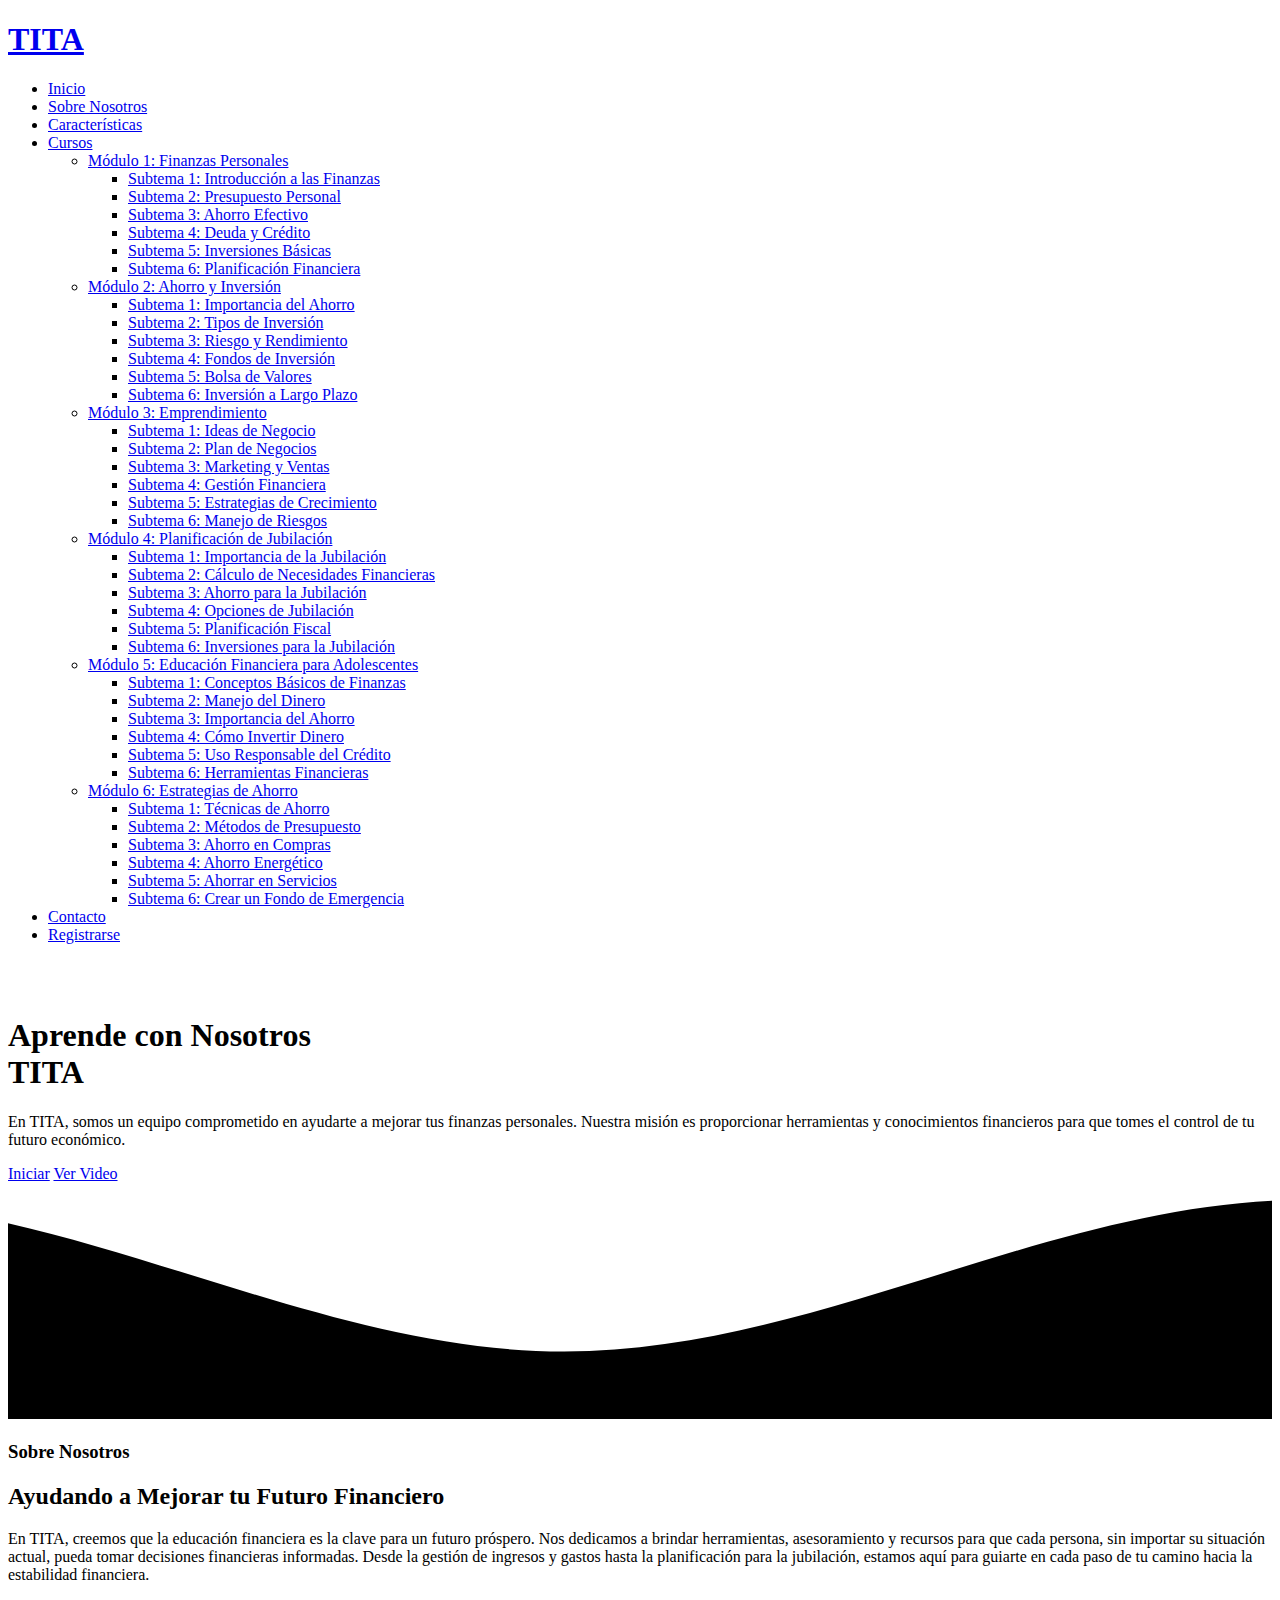
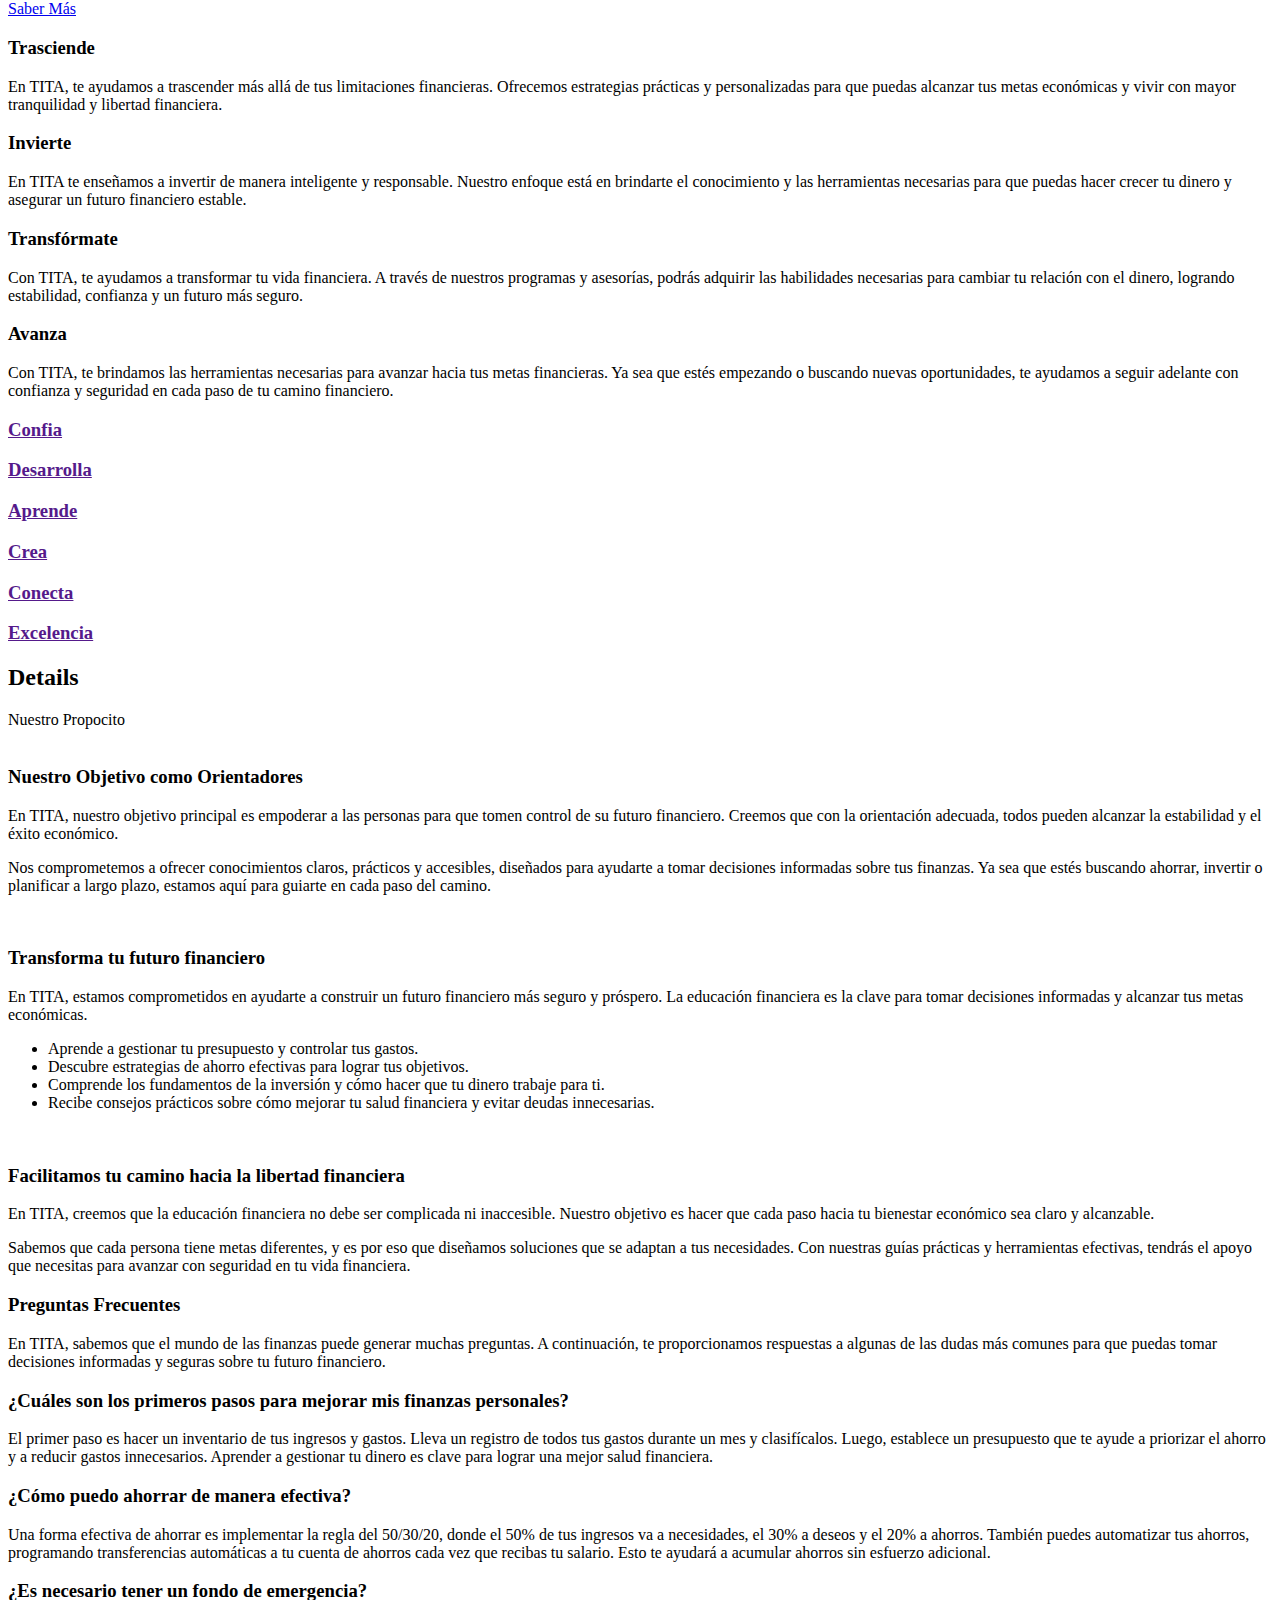
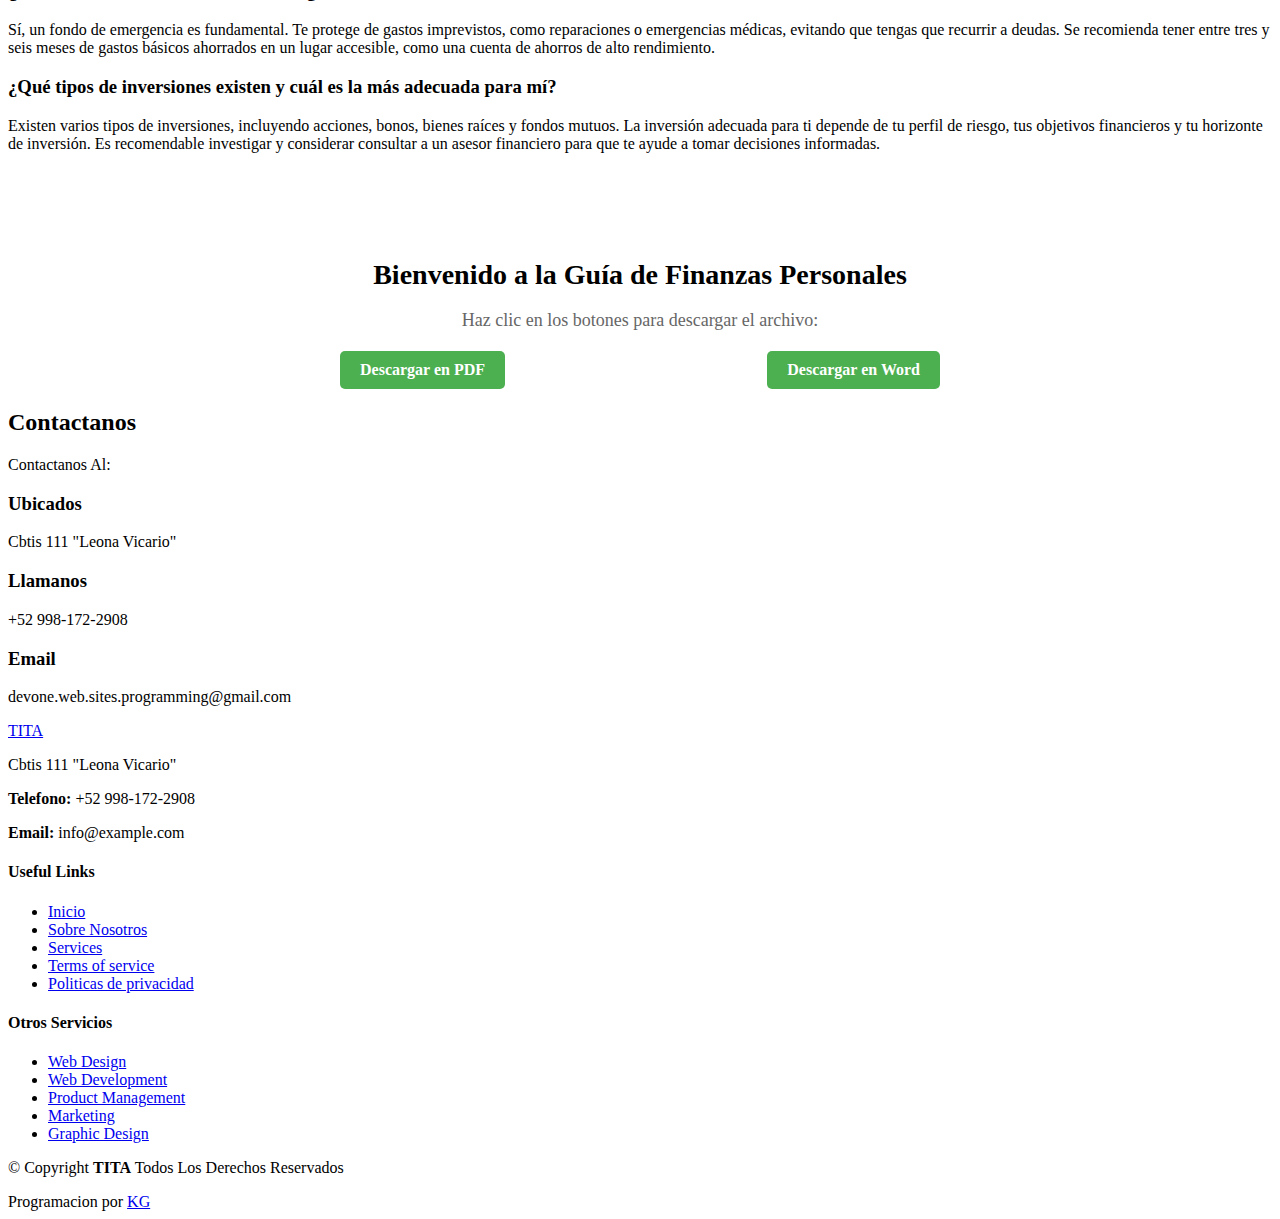
==== index.html @ c73569e2 "Add files via upload" ====
<!DOCTYPE html>
<html lang="en">

<head>
  <meta charset="utf-8">
  <meta content="width=device-width, initial-scale=1.0" name="viewport">
  <title>TITA</title>
  <meta name="description" content="">
  <meta name="keywords" content="">

  <!-- Favicons -->
  <link href="assets/img/logo.jpg" rel="icon">
  <link href="assets/img/logo.jpg" rel="icon">

  <!-- Fonts -->
  <link href="https://fonts.googleapis.com" rel="preconnect">
  <link href="https://fonts.gstatic.com" rel="preconnect" crossorigin>
  <link href="https://fonts.googleapis.com/css2?family=Roboto:ital,wght@0,100;0,300;0,400;0,500;0,700;0,900;1,100;1,300;1,400;1,500;1,700;1,900&family=Poppins:ital,wght@0,100;0,200;0,300;0,400;0,500;0,600;0,700;0,800;0,900;1,100;1,200;1,300;1,400;1,500;1,600;1,700;1,800;1,900&family=Raleway:ital,wght@0,100;0,200;0,300;0,400;0,500;0,600;0,700;0,800;0,900;1,100;1,200;1,300;1,400;1,500;1,600;1,700;1,800;1,900&display=swap" rel="stylesheet">

  <!-- Vendor CSS Files -->
  <link href="assets/vendor/bootstrap/css/bootstrap.min.css" rel="stylesheet">
  <link href="assets/vendor/bootstrap-icons/bootstrap-icons.css" rel="stylesheet">
  <link href="assets/vendor/aos/aos.css" rel="stylesheet">
  <link href="assets/vendor/glightbox/css/glightbox.min.css" rel="stylesheet">
  <link href="assets/vendor/swiper/swiper-bundle.min.css" rel="stylesheet">

  <!-- Main CSS File -->
  <link href="assets/css/main.css" rel="stylesheet">

  <!-- =======================================================
  * Template Name: Bootslander
  * Template URL: https://bootstrapmade.com/bootslander-free-bootstrap-landing-page-template/
  * Updated: Aug 07 2024 with Bootstrap v5.3.3
  * Author: BootstrapMade.com
  * License: https://bootstrapmade.com/license/
  ======================================================== -->
</head>

<body class="index-page">

  <header id="header" class="header d-flex align-items-center fixed-top">
    <div class="container-fluid container-xl position-relative d-flex align-items-center justify-content-between">

      <a href="index.html" class="logo d-flex align-items-center">
        
        <h1 class="sitename">TITA</h1>
      </a>

      <nav id="navmenu" class="navmenu">
        <ul>
            <li><a href="#hero" class="active">Inicio</a></li>
            <li><a href="#about">Sobre Nosotros</a></li>
            <li><a href="#features">Características</a></li>
            
            <li class="dropdown">
              <a href="#"><span>Cursos</span> <i class="bi bi-chevron-down toggle-dropdown"></i></a>
              <ul>
                  <li class="dropdown">
                      <a href="modulo1.html"><span>Módulo 1: Finanzas Personales</span></a>
                      <ul>
                          <li><a href="modulo1.html#subtema1">Subtema 1: Introducción a las Finanzas</a></li>
                          <li><a href="modulo1.html#subtema2">Subtema 2: Presupuesto Personal</a></li>
                          <li><a href="modulo1.html#subtema3">Subtema 3: Ahorro Efectivo</a></li>
                          <li><a href="modulo1.html#subtema4">Subtema 4: Deuda y Crédito</a></li>
                          <li><a href="modulo1.html#subtema5">Subtema 5: Inversiones Básicas</a></li>
                          <li><a href="modulo1.html#subtema6">Subtema 6: Planificación Financiera</a></li>
                      </ul>
                  </li>
                  <li class="dropdown">
                      <a href="modulo2.html"><span>Módulo 2: Ahorro y Inversión</span></a>
                      <ul>
                          <li><a href="modulo2.html#subtema1">Subtema 1: Importancia del Ahorro</a></li>
                          <li><a href="modulo2.html#subtema2">Subtema 2: Tipos de Inversión</a></li>
                          <li><a href="modulo2.html#subtema3">Subtema 3: Riesgo y Rendimiento</a></li>
                          <li><a href="modulo2.html#subtema4">Subtema 4: Fondos de Inversión</a></li>
                          <li><a href="modulo2.html#subtema5">Subtema 5: Bolsa de Valores</a></li>
                          <li><a href="modulo2.html#subtema6">Subtema 6: Inversión a Largo Plazo</a></li>
                      </ul>
                  </li>
                  <li class="dropdown">
                      <a href="modulo3.html"><span>Módulo 3: Emprendimiento</span></a>
                      <ul>
                          <li><a href="modulo3.html#subtema1">Subtema 1: Ideas de Negocio</a></li>
                          <li><a href="modulo3.html#subtema2">Subtema 2: Plan de Negocios</a></li>
                          <li><a href="modulo3.html#subtema3">Subtema 3: Marketing y Ventas</a></li>
                          <li><a href="modulo3.html#subtema4">Subtema 4: Gestión Financiera</a></li>
                          <li><a href="modulo3.html#subtema5">Subtema 5: Estrategias de Crecimiento</a></li>
                          <li><a href="modulo3.html#subtema6">Subtema 6: Manejo de Riesgos</a></li>
                      </ul>
                  </li>
                  <li class="dropdown">
                      <a href="modulo4.html"><span>Módulo 4: Planificación de Jubilación</span></a>
                      <ul>
                          <li><a href="modulo4.html#subtema1">Subtema 1: Importancia de la Jubilación</a></li>
                          <li><a href="modulo4.html#subtema2">Subtema 2: Cálculo de Necesidades Financieras</a></li>
                          <li><a href="modulo4.html#subtema3">Subtema 3: Ahorro para la Jubilación</a></li>
                          <li><a href="modulo4.html#subtema4">Subtema 4: Opciones de Jubilación</a></li>
                          <li><a href="modulo4.html#subtema5">Subtema 5: Planificación Fiscal</a></li>
                          <li><a href="modulo4.html#subtema6">Subtema 6: Inversiones para la Jubilación</a></li>
                      </ul>
                  </li>
                  <li class="dropdown">
                      <a href="modulo5.html"><span>Módulo 5: Educación Financiera para Adolescentes</span></a>
                      <ul>
                          <li><a href="modulo5.html#subtema1">Subtema 1: Conceptos Básicos de Finanzas</a></li>
                          <li><a href="modulo5.html#subtema2">Subtema 2: Manejo del Dinero</a></li>
                          <li><a href="modulo5.html#subtema3">Subtema 3: Importancia del Ahorro</a></li>
                          <li><a href="modulo5.html#subtema4">Subtema 4: Cómo Invertir Dinero</a></li>
                          <li><a href="modulo5.html#subtema5">Subtema 5: Uso Responsable del Crédito</a></li>
                          <li><a href="modulo5.html#subtema6">Subtema 6: Herramientas Financieras</a></li>
                      </ul>
                  </li>
                  <li class="dropdown">
                      <a href="modulo6.html"><span>Módulo 6: Estrategias de Ahorro</span></a>
                      <ul>
                          <li><a href="modulo6.html#subtema1">Subtema 1: Técnicas de Ahorro</a></li>
                          <li><a href="modulo6.html#subtema2">Subtema 2: Métodos de Presupuesto</a></li>
                          <li><a href="modulo6.html#subtema3">Subtema 3: Ahorro en Compras</a></li>
                          <li><a href="modulo6.html#subtema4">Subtema 4: Ahorro Energético</a></li>
                          <li><a href="modulo6.html#subtema5">Subtema 5: Ahorrar en Servicios</a></li>
                          <li><a href="modulo6.html#subtema6">Subtema 6: Crear un Fondo de Emergencia</a></li>
                      </ul>
                  </li>
              </ul>
          </li>
          
            <li><a href="#contact">Contacto</a></li>
            <li><a href="login-sing-up.html">Registrarse</a></li>
        </ul>
        <i class="mobile-nav-toggle d-xl-none bi bi-list"></i>
    </nav>
    
    

    </div>
  </header>

  <main class="main">

    <!-- Hero Section -->
    <section id="hero" class="hero section dark-background">
      <img src="assets/img/hero-bg-2.jpg" alt="" class="hero-bg">

      <div class="container">
        <div class="row gy-4 justify-content-between">
          <div class="col-lg-4 order-lg-last hero-img" data-aos="zoom-out" data-aos-delay="100">
            <img src="assets/img/hero-img.png" class="img-fluid animated" alt="">
          </div>

          <div class="col-lg-6 d-flex flex-column justify-content-center" data-aos="fade-in">
            <h1>Aprende con Nosotros <br><span>TITA</span></h1>
            <p>En TITA, somos un equipo comprometido en ayudarte a mejorar tus finanzas personales. Nuestra misión es proporcionar herramientas y conocimientos financieros para que tomes el control de tu futuro económico.</p>
            <div class="d-flex">
                <a href="formulario.html" class="btn-get-started">Iniciar</a>
                <a href="https://youtu.be/OXa7maKuY0Q" class="glightbox btn-watch-video d-flex align-items-center"><i class="bi bi-play-circle"></i><span>Ver Video</span></a>
                
              </div>
        </div>
        

        </div>
      </div>

      <svg class="hero-waves" xmlns="http://www.w3.org/2000/svg" xmlns:xlink="http://www.w3.org/1999/xlink" viewBox="0 24 150 28 " preserveAspectRatio="none">
        <defs>
          <path id="wave-path" d="M-160 44c30 0 58-18 88-18s 58 18 88 18 58-18 88-18 58 18 88 18 v44h-352z"></path>
        </defs>
        <g class="wave1">
          <use xlink:href="#wave-path" x="50" y="3"></use>
        </g>
        <g class="wave2">
          <use xlink:href="#wave-path" x="50" y="0"></use>
        </g>
        <g class="wave3">
          <use xlink:href="#wave-path" x="50" y="9"></use>
        </g>
      </svg>

    </section><!-- /Hero Section -->

    <!-- About Section -->
    <section id="about" class="about section">

      <div class="container" data-aos="fade-up" data-aos-delay="100">
        <div class="row align-items-xl-center gy-5">

          <div class="col-xl-5 content">
            <h3>Sobre Nosotros</h3>
            <h2>Ayudando a Mejorar tu Futuro Financiero</h2>
            <p>En TITA, creemos que la educación financiera es la clave para un futuro próspero. Nos dedicamos a brindar herramientas, asesoramiento y recursos para que cada persona, sin importar su situación actual, pueda tomar decisiones financieras informadas. Desde la gestión de ingresos y gastos hasta la planificación para la jubilación, estamos aquí para guiarte en cada paso de tu camino hacia la estabilidad financiera.</p>
            <a href="#" class="read-more"><span>Saber Más</span><i class="bi bi-arrow-right"></i></a>
        </div>
        

          <div class="col-xl-7">
            <div class="row gy-4 icon-boxes">

              <div class="col-md-6" data-aos="fade-up" data-aos-delay="200">
                <div class="icon-box">
                    <i class="bi bi-buildings"></i>
                    <h3>Trasciende</h3>
                    <p>En TITA, te ayudamos a trascender más allá de tus limitaciones financieras. Ofrecemos estrategias prácticas y personalizadas para que puedas alcanzar tus metas económicas y vivir con mayor tranquilidad y libertad financiera.</p>
                </div>
            </div> <!-- End Icon Box -->
            

            <div class="col-md-6" data-aos="fade-up" data-aos-delay="300">
              <div class="icon-box">
                  <i class="bi bi-clipboard-pulse"></i>
                  <h3>Invierte</h3>
                  <p>En TITA te enseñamos a invertir de manera inteligente y responsable. Nuestro enfoque está en brindarte el conocimiento y las herramientas necesarias para que puedas hacer crecer tu dinero y asegurar un futuro financiero estable.</p>
              </div>
          </div> <!-- End Icon Box -->
          

          <div class="col-md-6" data-aos="fade-up" data-aos-delay="400">
            <div class="icon-box">
                <i class="bi bi-command"></i>
                <h3>Transfórmate</h3>
                <p>Con TITA, te ayudamos a transformar tu vida financiera. A través de nuestros programas y asesorías, podrás adquirir las habilidades necesarias para cambiar tu relación con el dinero, logrando estabilidad, confianza y un futuro más seguro.</p>
            </div>
        </div> <!-- End Icon Box -->
        

        <div class="col-md-6" data-aos="fade-up" data-aos-delay="500">
          <div class="icon-box">
              <i class="bi bi-graph-up-arrow"></i>
              <h3>Avanza</h3>
              <p>Con TITA, te brindamos las herramientas necesarias para avanzar hacia tus metas financieras. Ya sea que estés empezando o buscando nuevas oportunidades, te ayudamos a seguir adelante con confianza y seguridad en cada paso de tu camino financiero.</p>
          </div>
      </div> <!-- End Icon Box -->
      

            </div>
          </div>

        </div>
      </div>

    </section><!-- /About Section -->

    <!-- Features Section -->
    <section id="features" class="features section">

      <div class="container">

        <div class="row gy-4">

          <div class="col-lg-3 col-md-4" data-aos="fade-up" data-aos-delay="100">
            <div class="features-item">
              <i class="bi bi-eye" style="color: #ffbb2c;"></i>
              <h3><a href="" class="stretched-link">Confia</a></h3>
            </div>
          </div><!-- End Feature Item -->

          <div class="col-lg-3 col-md-4" data-aos="fade-up" data-aos-delay="200">
            <div class="features-item">
              <i class="bi bi-infinity" style="color: #5578ff;"></i>
              <h3><a href="" class="stretched-link">Desarrolla</a></h3>
            </div>
          </div><!-- End Feature Item -->

          <div class="col-lg-3 col-md-4" data-aos="fade-up" data-aos-delay="300">
            <div class="features-item">
              <i class="bi bi-mortarboard" style="color: #e80368;"></i>
              <h3><a href="" class="stretched-link">Aprende</a></h3>
            </div>
          </div><!-- End Feature Item -->

          <div class="col-lg-3 col-md-4" data-aos="fade-up" data-aos-delay="400">
            <div class="features-item">
              <i class="bi bi-nut" style="color: #e361ff;"></i>
              <h3><a href="" class="stretched-link">Crea</a></h3>
            </div>
          </div><!-- End Feature Item -->

          <div class="col-lg-3 col-md-4" data-aos="fade-up" data-aos-delay="500">
            <div class="features-item">
              <i class="bi bi-shuffle" style="color: #47aeff;"></i>
              <h3><a href="" class="stretched-link">Conecta</a></h3>
            </div>
          </div><!-- End Feature Item -->

          <div class="col-lg-3 col-md-4" data-aos="fade-up" data-aos-delay="600">
            <div class="features-item">
              <i class="bi bi-star" style="color: #ffa76e;"></i>
              <h3><a href="" class="stretched-link">Excelencia</a></h3>
            </div>
          </div><!-- End Feature Item -->

        </div>

      </div>

    </section><!-- /Features Section -->

 
    
    <style>
    .box {
      display: flex;
      flex-direction: column;   /* Aseguramos que el texto esté en columna */
      justify-content: flex-start; /* Alineamos el contenido al inicio */
      align-items: center;      /* Centra el texto horizontalmente */
      width: 250px;             /* Ajustamos el ancho para más espacio */
      height: 350px;            /* Aumentamos la altura para más espacio */
      background-color: #f0f0f0; /* Fondo gris claro */
      border: 2px solid #ccc;   /* Borde gris claro */
      box-shadow: 0 4px 6px rgba(0, 0, 0, 0.1); /* Sombra para dar efecto de "cajón" */
      border-radius: 8px;       /* Bordes redondeados */
      padding: 20px;            /* Espaciado interno */
      text-align: center;       /* Alineamos el texto al centro */
      overflow: hidden;         /* Evita que el contenido se desborde del cajón */
      box-sizing: border-box;   /* Asegura que el padding se incluya en el tamaño del cajón */
    }
    
    .box h2 {
      margin: 0;
      font-size: 22px;          /* Aumentamos el tamaño del título */
      font-weight: bold;
      color: #333;              /* Color oscuro para los títulos */
      margin-bottom: 10px;      /* Espacio debajo del título */
    }
    
    .box p {
      margin: 0;
      font-size: 14px;          /* Tamaño de fuente más pequeño para el texto */
      color: #666;              /* Color gris para el texto */
      line-height: 1.6;         /* Espaciado entre líneas para mejorar la legibilidad */
    }
    
    .ad {
      display: flex;
      flex-direction: row;      /* Alineación horizontal de los cajones */
      justify-content: center;  /* Centra los cajones en el eje horizontal */
      align-items: flex-start;  /* Alinea los cajones en la parte superior */
      gap: 20px;                /* Espacio entre los cajones */
      padding: 20px;            /* Espaciado alrededor de los cajones */
    }
    </style>
    
    
    
    

    <!-- Details Section -->
    <section id="details" class="details section">

      <!-- Section Title -->
      <div class="container section-title" data-aos="fade-up">
        <h2>Details</h2>
        <div><span>Nuestro</span> <span class="description-title">Propocito</span></div>
      </div><!-- End Section Title -->

      <div class="container">

        <div class="row gy-4 align-items-center features-item">
          <div class="col-md-5 order-1 order-md-2 d-flex align-items-center" data-aos="zoom-out" data-aos-delay="200">
            <img src="assets/img/details-2.png" class="img-fluid" alt="">
          </div>
          <div class="col-md-7 order-2 order-md-1" data-aos="fade-up" data-aos-delay="200">
            <h3>Nuestro Objetivo como Orientadores</h3>
            <p class="fst-italic">
                En TITA, nuestro objetivo principal es empoderar a las personas para que tomen control de su futuro financiero. Creemos que con la orientación adecuada, todos pueden alcanzar la estabilidad y el éxito económico.
            </p>
            <p>
                Nos comprometemos a ofrecer conocimientos claros, prácticos y accesibles, diseñados para ayudarte a tomar decisiones informadas sobre tus finanzas. Ya sea que estés buscando ahorrar, invertir o planificar a largo plazo, estamos aquí para guiarte en cada paso del camino.
            </p>
        </div>
        
        </div><!-- Features Item -->


        <div class="row gy-4 align-items-center features-item">
          <div class="col-md-5 d-flex align-items-center" data-aos="zoom-out" data-aos-delay="100">
            <img src="assets/img/details-1.png" class="img-fluid" alt="">
          </div>
          <div class="col-md-7" data-aos="fade-up" data-aos-delay="100">
            <h3>Transforma tu futuro financiero</h3>
            <p class="fst-italic">
                En TITA, estamos comprometidos en ayudarte a construir un futuro financiero más seguro y próspero. La educación financiera es la clave para tomar decisiones informadas y alcanzar tus metas económicas.
            </p>
            <ul>
                <li><i class="bi bi-check"></i><span> Aprende a gestionar tu presupuesto y controlar tus gastos.</span></li>
                <li><i class="bi bi-check"></i><span> Descubre estrategias de ahorro efectivas para lograr tus objetivos.</span></li>
                <li><i class="bi bi-check"></i><span> Comprende los fundamentos de la inversión y cómo hacer que tu dinero trabaje para ti.</span></li>
                <li><i class="bi bi-check"></i><span> Recibe consejos prácticos sobre cómo mejorar tu salud financiera y evitar deudas innecesarias.</span></li>
            </ul>
        </div>
        
        </div><!-- Features Item -->

      
        <div class="row gy-4 align-items-center features-item">
          <div class="col-md-5 order-1 order-md-2 d-flex align-items-center" data-aos="zoom-out">
            <img src="assets/img/details-4.png" class="img-fluid" alt="">
          </div>
          <div class="col-md-7 order-2 order-md-1" data-aos="fade-up">
            <h3>Facilitamos tu camino hacia la libertad financiera</h3>
            <p class="fst-italic">
                En TITA, creemos que la educación financiera no debe ser complicada ni inaccesible. Nuestro objetivo es hacer que cada paso hacia tu bienestar económico sea claro y alcanzable.
            </p>
            <p>
                Sabemos que cada persona tiene metas diferentes, y es por eso que diseñamos soluciones que se adaptan a tus necesidades. Con nuestras guías prácticas y herramientas efectivas, tendrás el apoyo que necesitas para avanzar con seguridad en tu vida financiera.
            </p>
        </div>
        
        </div><!-- Features Item -->
<!-- Features Item -->


      </div>

    </section><!-- /Details Section -->

        </div>

      </div>

    </section><!-- /Gallery Section -->


<style>
.etf-section {
  display: flex;
  flex-wrap: wrap;        /* Permite que los cajones se ajusten en pantallas más pequeñas */
  justify-content: center; /* Centra los cajones en el eje horizontal */
  gap: 20px;              /* Espacio entre los cajones */
  margin: 40px 0;
}

.box {
  display: flex;
  flex-direction: column;
  justify-content: flex-start;
  align-items: flex-start; /* Alineamos el texto al inicio */
  width: 300px;            /* Ancho fijo de los cajones */
  background-color: #f9f9f9;
  border: 1px solid #ddd;
  border-radius: 8px;
  padding: 20px;
  box-shadow: 0 4px 6px rgba(0, 0, 0, 0.1);
  box-sizing: border-box;  /* Asegura que el padding no afecte el tamaño del cajón */
}

.box h2 {
  font-size: 20px;
  color: #333;
  margin-bottom: 10px;
}

.box p {
  font-size: 16px;
  color: #555;
  line-height: 1.6;
}

.box ul {
  list-style-type: disc;
  padding-left: 20px;
}

.box ul li {
  font-size: 16px;
  color: #555;
  margin: 5px 0;
}

@media (max-width: 768px) {
  .box {
    width: 100%; /* En pantallas pequeñas, los cajones ocuparán todo el ancho disponible */
  }
  .etf-section {
    margin: 20px;
  }
}
</style>

    <!-- Faq Section -->
    <section id="faq" class="faq section light-background">

      <div class="container-fluid">

        <div class="row gy-4">

          <div class="col-lg-7 d-flex flex-column justify-content-center order-2 order-lg-1">

            <div class="content px-xl-5" data-aos="fade-up" data-aos-delay="100">
              <h3><span>Preguntas </span><strong>Frecuentes</strong></h3>
              <p>
                  En TITA, sabemos que el mundo de las finanzas puede generar muchas preguntas. A continuación, te proporcionamos respuestas a algunas de las dudas más comunes para que puedas tomar decisiones informadas y seguras sobre tu futuro financiero.
              </p>
          </div>
          

            <div class="faq-container px-xl-5" data-aos="fade-up" data-aos-delay="200">

              <div class="faq-item">
                <i class="faq-icon bi bi-question-circle"></i>
                <h3>¿Cuáles son los primeros pasos para mejorar mis finanzas personales?</h3>
                <div class="faq-content">
                    <p>El primer paso es hacer un inventario de tus ingresos y gastos. Lleva un registro de todos tus gastos durante un mes y clasifícalos. Luego, establece un presupuesto que te ayude a priorizar el ahorro y a reducir gastos innecesarios. Aprender a gestionar tu dinero es clave para lograr una mejor salud financiera.</p>
                </div>
                <i class="faq-toggle bi bi-chevron-right"></i>
            </div><!-- End Faq item-->
            
            <div class="faq-item">
                <i class="faq-icon bi bi-question-circle"></i>
                <h3>¿Cómo puedo ahorrar de manera efectiva?</h3>
                <div class="faq-content">
                    <p>Una forma efectiva de ahorrar es implementar la regla del 50/30/20, donde el 50% de tus ingresos va a necesidades, el 30% a deseos y el 20% a ahorros. También puedes automatizar tus ahorros, programando transferencias automáticas a tu cuenta de ahorros cada vez que recibas tu salario. Esto te ayudará a acumular ahorros sin esfuerzo adicional.</p>
                </div>
                <i class="faq-toggle bi bi-chevron-right"></i>
            </div><!-- End Faq item-->
            
            <div class="faq-item">
                <i class="faq-icon bi bi-question-circle"></i>
                <h3>¿Es necesario tener un fondo de emergencia?</h3>
                <div class="faq-content">
                    <p>Sí, un fondo de emergencia es fundamental. Te protege de gastos imprevistos, como reparaciones o emergencias médicas, evitando que tengas que recurrir a deudas. Se recomienda tener entre tres y seis meses de gastos básicos ahorrados en un lugar accesible, como una cuenta de ahorros de alto rendimiento.</p>
                </div>
                <i class="faq-toggle bi bi-chevron-right"></i>
            </div><!-- End Faq item-->
            
            <div class="faq-item">
                <i class="faq-icon bi bi-question-circle"></i>
                <h3>¿Qué tipos de inversiones existen y cuál es la más adecuada para mí?</h3>
                <div class="faq-content">
                    <p>Existen varios tipos de inversiones, incluyendo acciones, bonos, bienes raíces y fondos mutuos. La inversión adecuada para ti depende de tu perfil de riesgo, tus objetivos financieros y tu horizonte de inversión. Es recomendable investigar y considerar consultar a un asesor financiero para que te ayude a tomar decisiones informadas.</p>
                </div>
                <i class="faq-toggle bi bi-chevron-right"></i>
            </div><!-- End Faq item-->
            

            </div>

          </div>

          <div class="col-lg-5 order-1 order-lg-2">
            <img src="assets/img/faq.jpg" class="img-fluid" alt="" data-aos="zoom-in" data-aos-delay="100">
          </div>
        </div>

      </div><br><br><br>
    
      <div style="text-align: center;">
        <!-- Título centrado -->
       <h1 style="text-align: center; font-size: 28px;">Bienvenido a la Guía de Finanzas Personales</h1>
   
       <!-- Párrafo centrado -->
       <p style="text-align: center; font-size: 18px; color: #666;">Haz clic en los botones para descargar el archivo:</p>
       <center>
       <!-- Contenedor de los botones en línea -->
       <div style="width: 100%; display: flex; justify-content: space-between; max-width: 600px; margin-top: 20px; padding: 0 20px;">
           <!-- Botón de descarga PDF (izquierda) -->
           <a href="arch/PRoyectoFIn.pdf" download="PRoyectoFIn" 
              style="display: inline-block; padding: 10px 20px; font-size: 16px; font-weight: bold; text-align: center; text-decoration: none; background-color: #4CAF50; color: white; border-radius: 5px; transition: background-color 0.3s;">
              Descargar en PDF
           </a>
           
           <!-- Botón de descarga Word (derecha) -->
           <a href="arch/Finanzas_personales.docx" download="finanzas_personales" 
              style="display: inline-block; padding: 10px 20px; font-size: 16px; font-weight: bold; text-align: center; text-decoration: none; background-color: #4CAF50; color: white; border-radius: 5px; transition: background-color 0.3s;">
              Descargar en Word
           </a>
       </div>
       </div>
     </center>


      </P>
    </section><!-- /Faq Section -->

    <!-- Contact Section -->
    <section id="contact" class="contact section">

      <!-- Section Title -->
      <div class="container section-title" data-aos="fade-up">
        <h2>Contactanos</h2>
        <div><span>Contactanos</span> <span class="description-title">Al:</span></div>
      </div><!-- End Section Title -->

      <div class="container" data-aos="fade" data-aos-delay="100">

        <div class="row gy-4">

          <div class="col-lg-4">
            <div class="info-item d-flex" data-aos="fade-up" data-aos-delay="200">
              <i class="bi bi-geo-alt flex-shrink-0"></i>
              <div>
                <h3>Ubicados</h3>
                <p>Cbtis 111 "Leona Vicario"</p>
              </div>
            </div><!-- End Info Item -->

            <div class="info-item d-flex" data-aos="fade-up" data-aos-delay="300">
              <i class="bi bi-telephone flex-shrink-0"></i>
              <div>
                <h3>Llamanos</h3>
                <p>+52 998-172-2908</p>
              </div>
            </div><!-- End Info Item -->

            <div class="info-item d-flex" data-aos="fade-up" data-aos-delay="400">
              <i class="bi bi-envelope flex-shrink-0"></i>
              <div>
                <h3>Email</h3>
                <p>devone.web.sites.programming@gmail.com</p>
              </div>
            </div><!-- End Info Item -->

          </div>

          

        </div>

      </div>

    </section><!-- /Contact Section -->

  </main>

  <footer id="footer" class="footer dark-background">

    <div class="container footer-top">
      <div class="row gy-4">
        <div class="col-lg-4 col-md-6 footer-about">
          <a href="index.html" class="logo d-flex align-items-center">
            <span class="sitename">TITA</span>
          </a>
          <div class="footer-contact pt-3">
            <p>Cbtis 111 "Leona Vicario"</p>
            <p class="mt-3"><strong>Telefono:</strong> <span>+52 998-172-2908</span></p>
            <p><strong>Email:</strong> <span>info@example.com</span></p>
          </div>
          <div class="social-links d-flex mt-4">
            <a href=""><i class="bi bi-twitter-x"></i></a>
            <a href=""><i class="bi bi-facebook"></i></a>
            <a href=""><i class="bi bi-instagram"></i></a>
            <a href=""><i class="bi bi-linkedin"></i></a>
          </div>
        </div>

        <div class="col-lg-2 col-md-3 footer-links">
          <h4>Useful Links</h4>
          <ul>
            <li><a href="#">Inicio</a></li>
            <li><a href="#">Sobre Nosotros</a></li>
            <li><a href="#">Services</a></li>
            <li><a href="#">Terms of service</a></li>
            <li><a href="#">Politicas de privacidad</a></li>
          </ul>
        </div>

        <div class="col-lg-2 col-md-3 footer-links">
          <h4>Otros Servicios</h4>
          <ul>
            <li><a href="#">Web Design</a></li>
            <li><a href="#">Web Development</a></li>
            <li><a href="#">Product Management</a></li>
            <li><a href="#">Marketing</a></li>
            <li><a href="#">Graphic Design</a></li>
          </ul>
        </div>

       



      </div>
    </div>

    <div class="container copyright text-center mt-4">
      <p>© <span>Copyright</span> <strong class="px-1 sitename">TITA</strong> <span>Todos Los Derechos Reservados</span></p>
      <div class="credits">
       
        Programacion por <a href="https://devone-12.github.io/portafolio.github.io/">KG</a>
      </div>
    </div>

  </footer>

  <!-- Scroll Top -->
  <a href="#" id="scroll-top" class="scroll-top d-flex align-items-center justify-content-center"><i class="bi bi-arrow-up-short"></i></a>

  <!-- Preloader -->
  <div id="preloader"></div>

  <!-- Vendor JS Files -->
  <script src="assets/vendor/bootstrap/js/bootstrap.bundle.min.js"></script>
  <script src="assets/vendor/php-email-form/validate.js"></script>
  <script src="assets/vendor/aos/aos.js"></script>
  <script src="assets/vendor/glightbox/js/glightbox.min.js"></script>
  <script src="assets/vendor/purecounter/purecounter_vanilla.js"></script>
  <script src="assets/vendor/swiper/swiper-bundle.min.js"></script>

  <!-- Main JS File -->
  <script src="assets/js/main.js"></script>

</body>

</html>
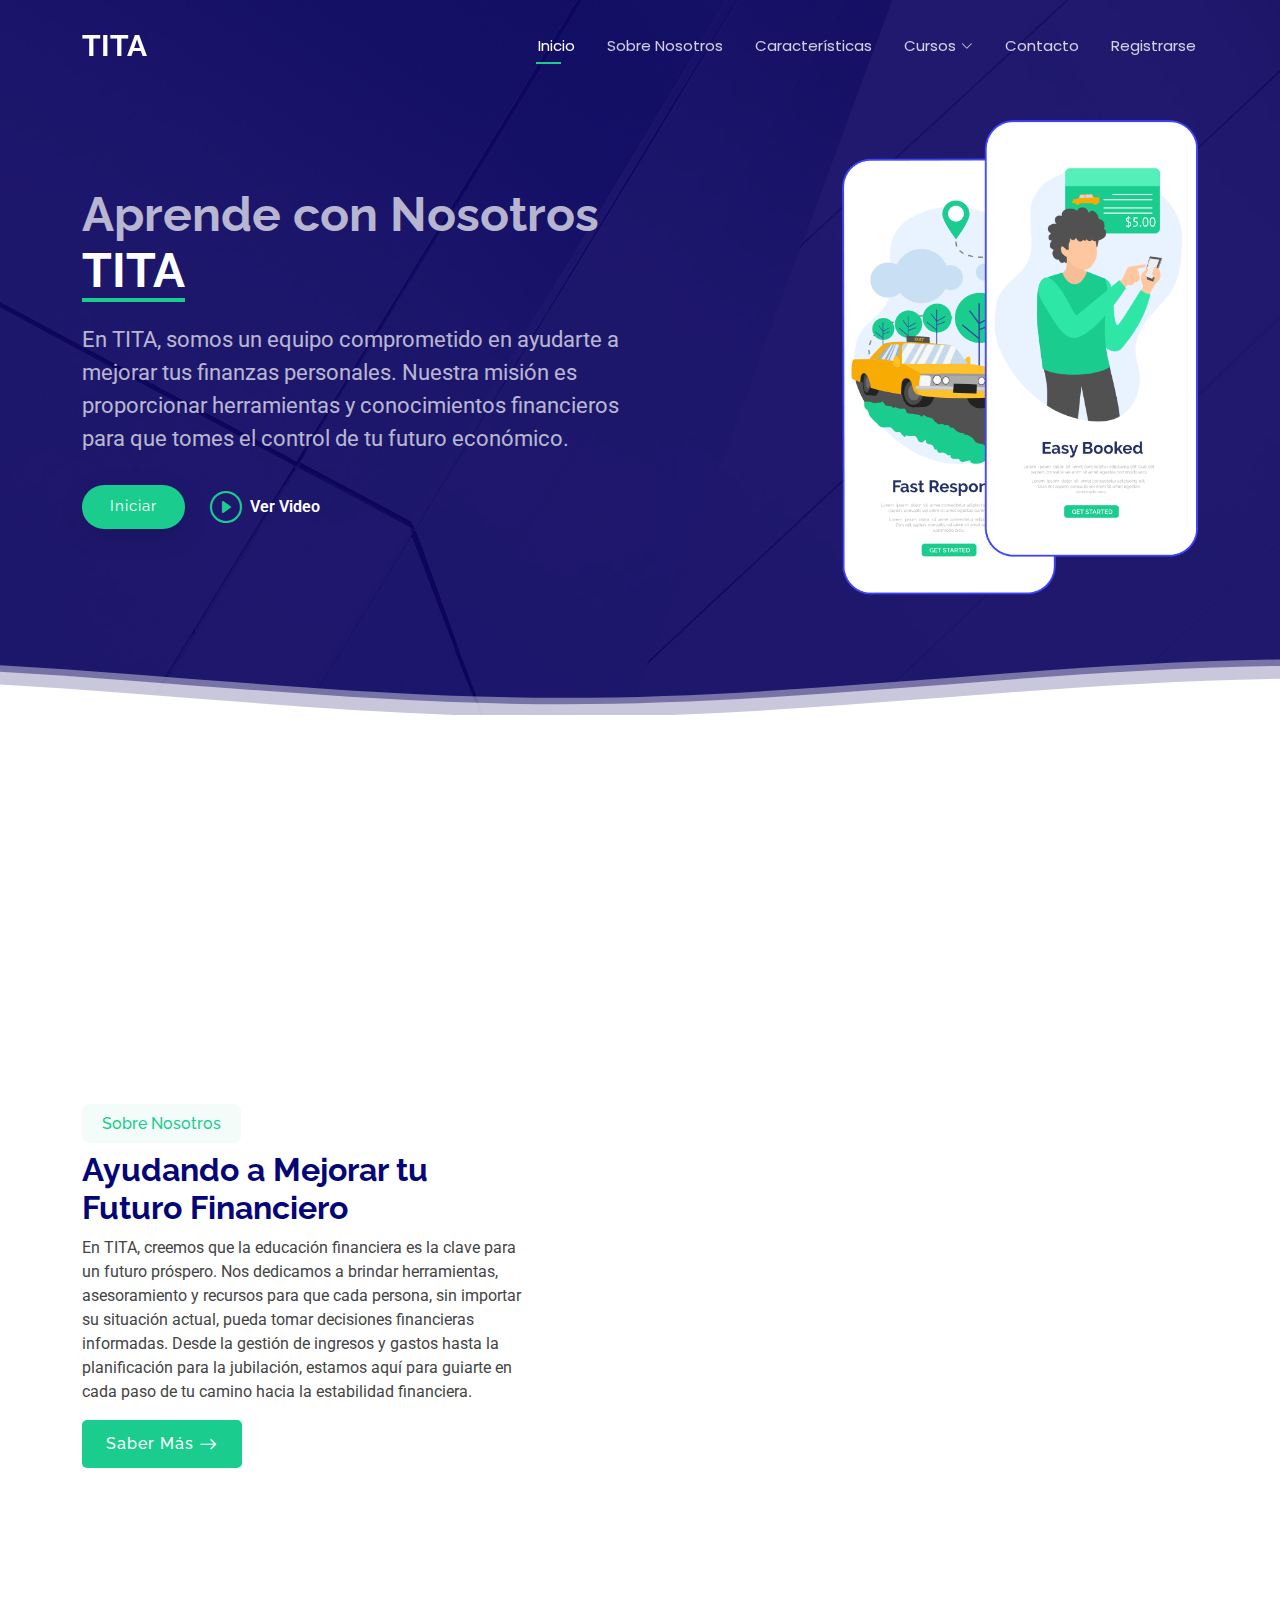
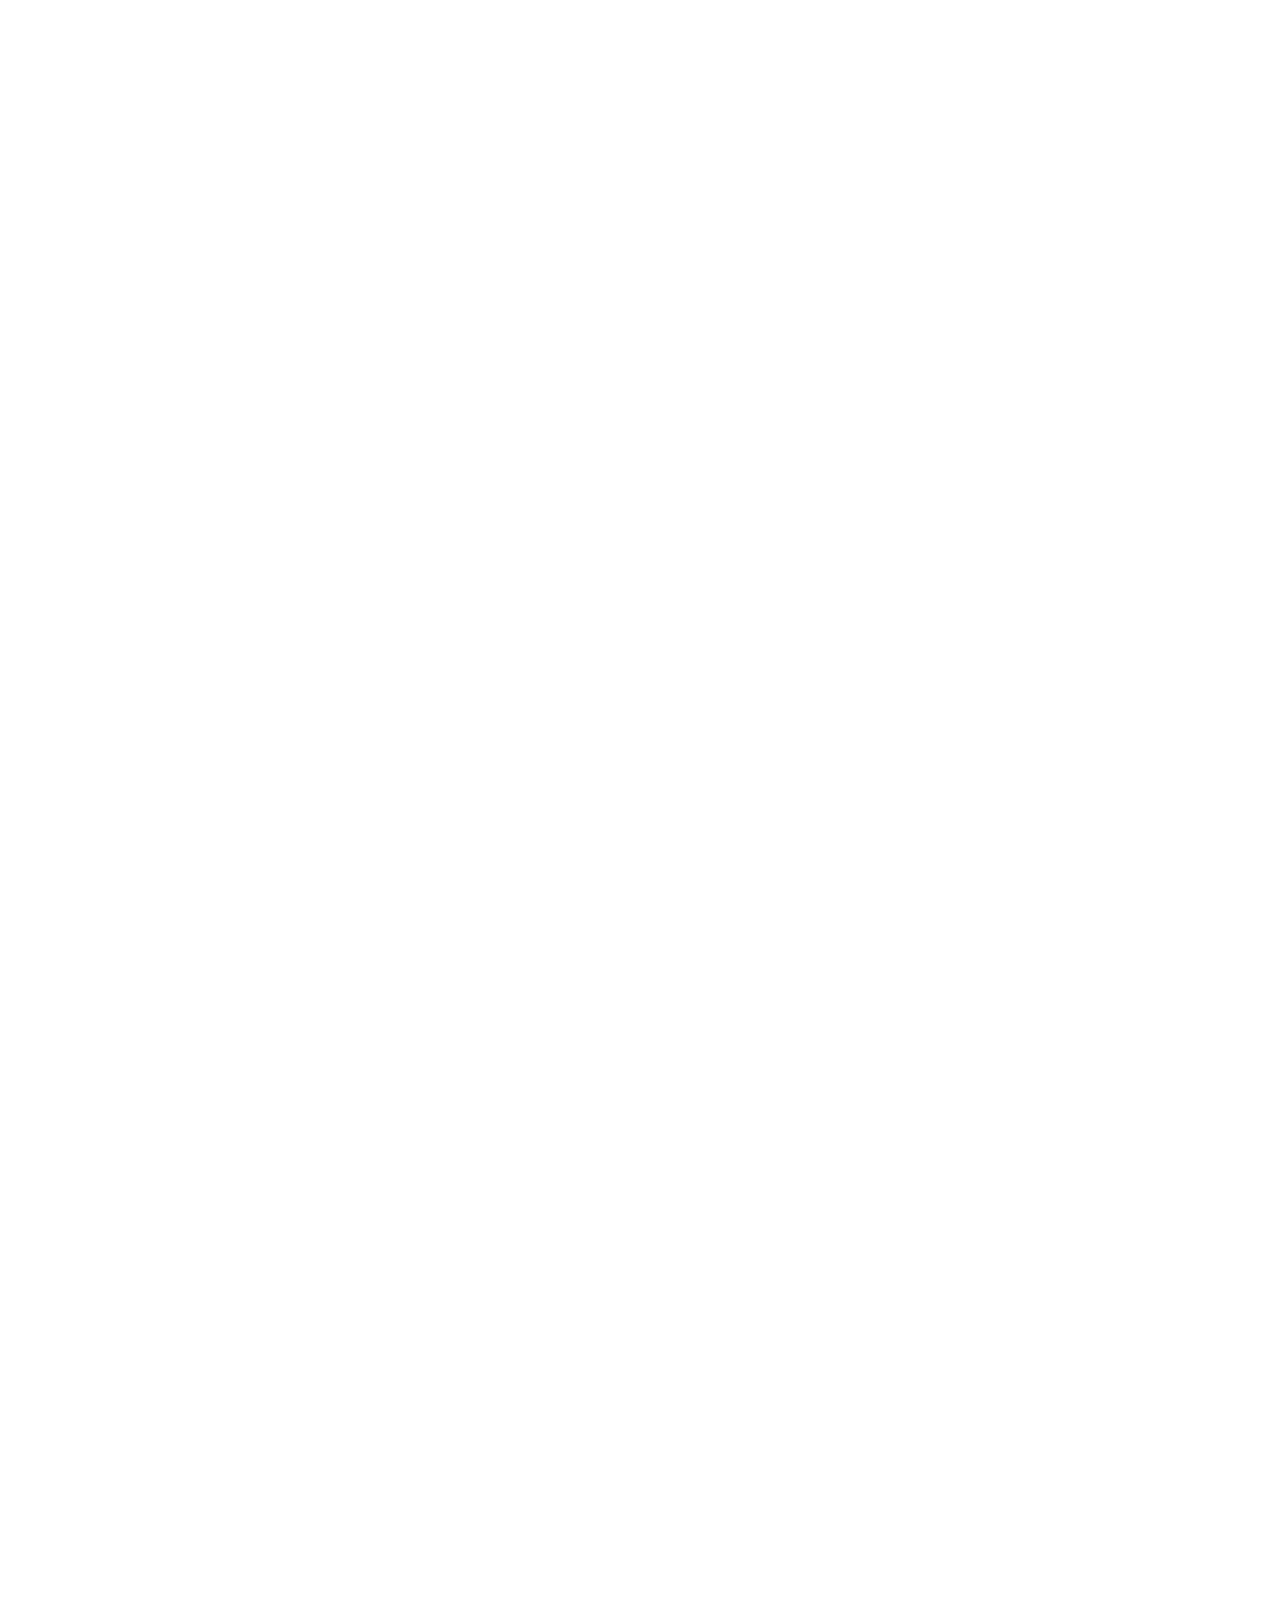
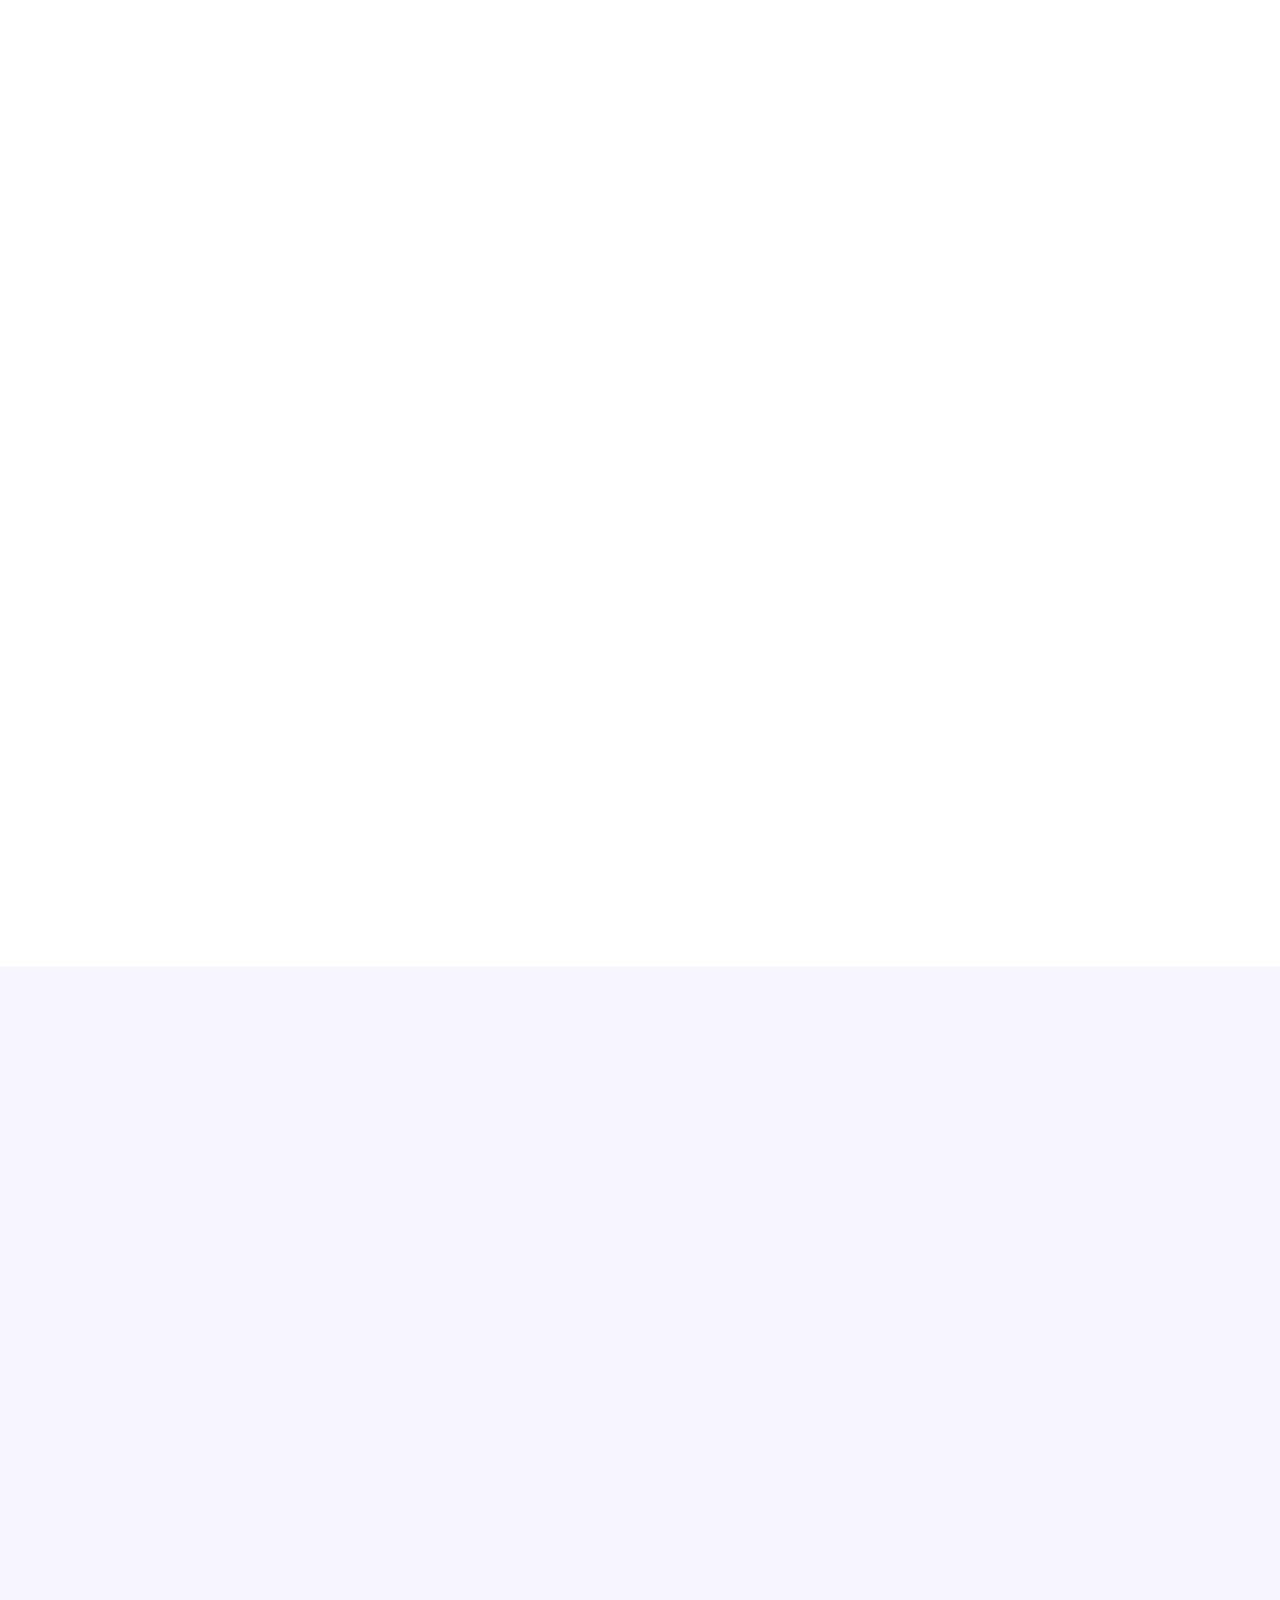
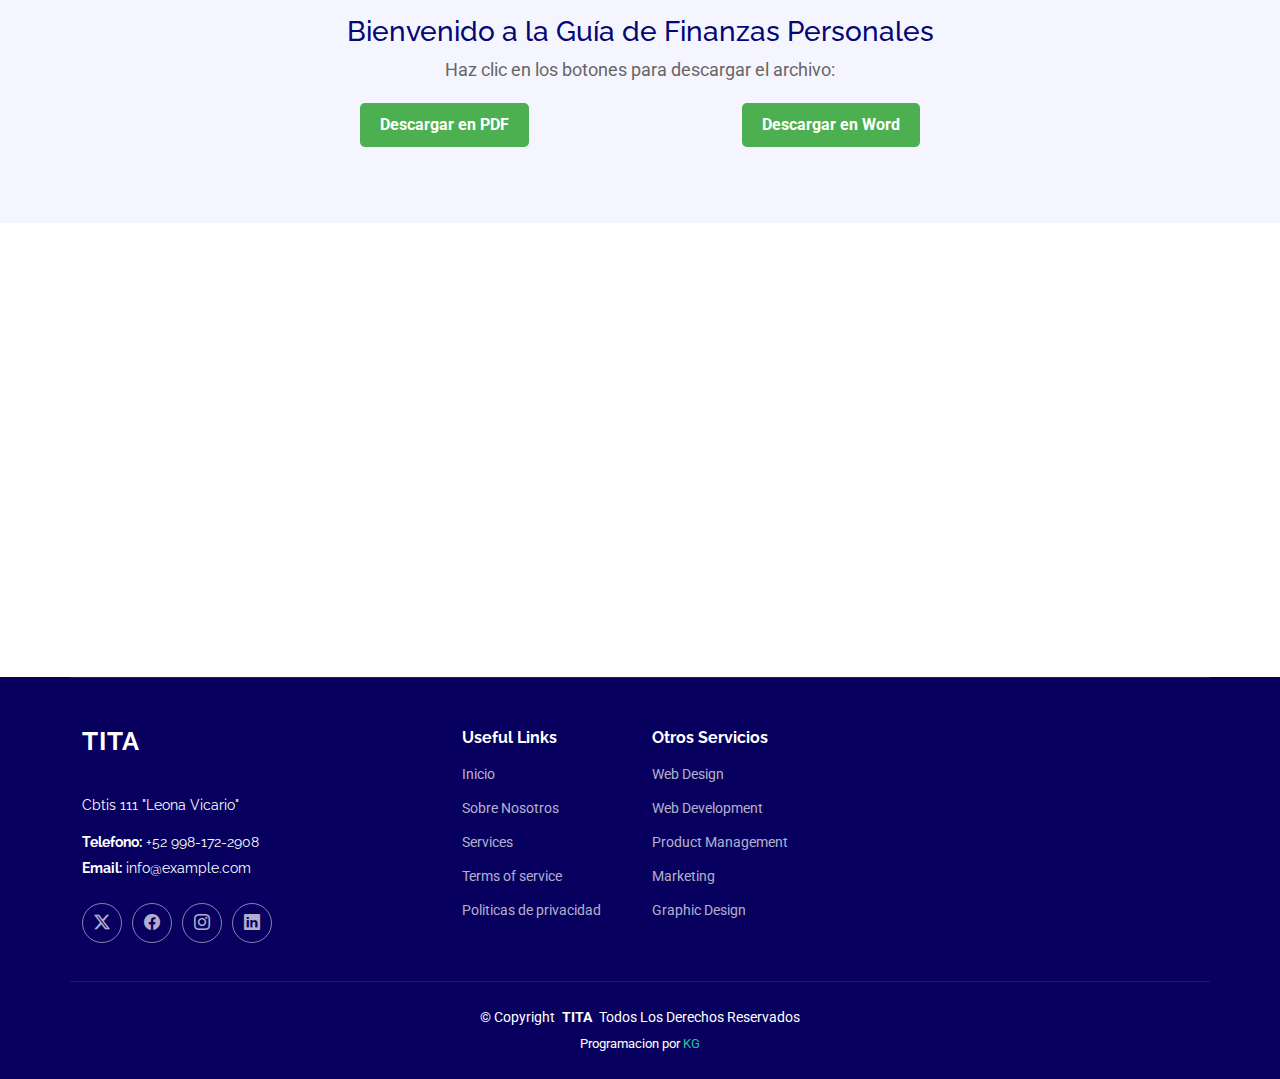
==== commit 2ef21339: "Update index.html" ====
--- a/index.html
+++ b/index.html
@@ -349,7 +349,7 @@
       <!-- Section Title -->
       <div class="container section-title" data-aos="fade-up">
         <h2>Details</h2>
-        <div><span>Nuestro</span> <span class="description-title">Propocito</span></div>
+        <div><span>Nuestro</span> <span class="description-title">Propósito</span></div>
       </div><!-- End Section Title -->
 
       <div class="container">
@@ -700,4 +700,4 @@
 
 </body>
 
-</html>+</html>
